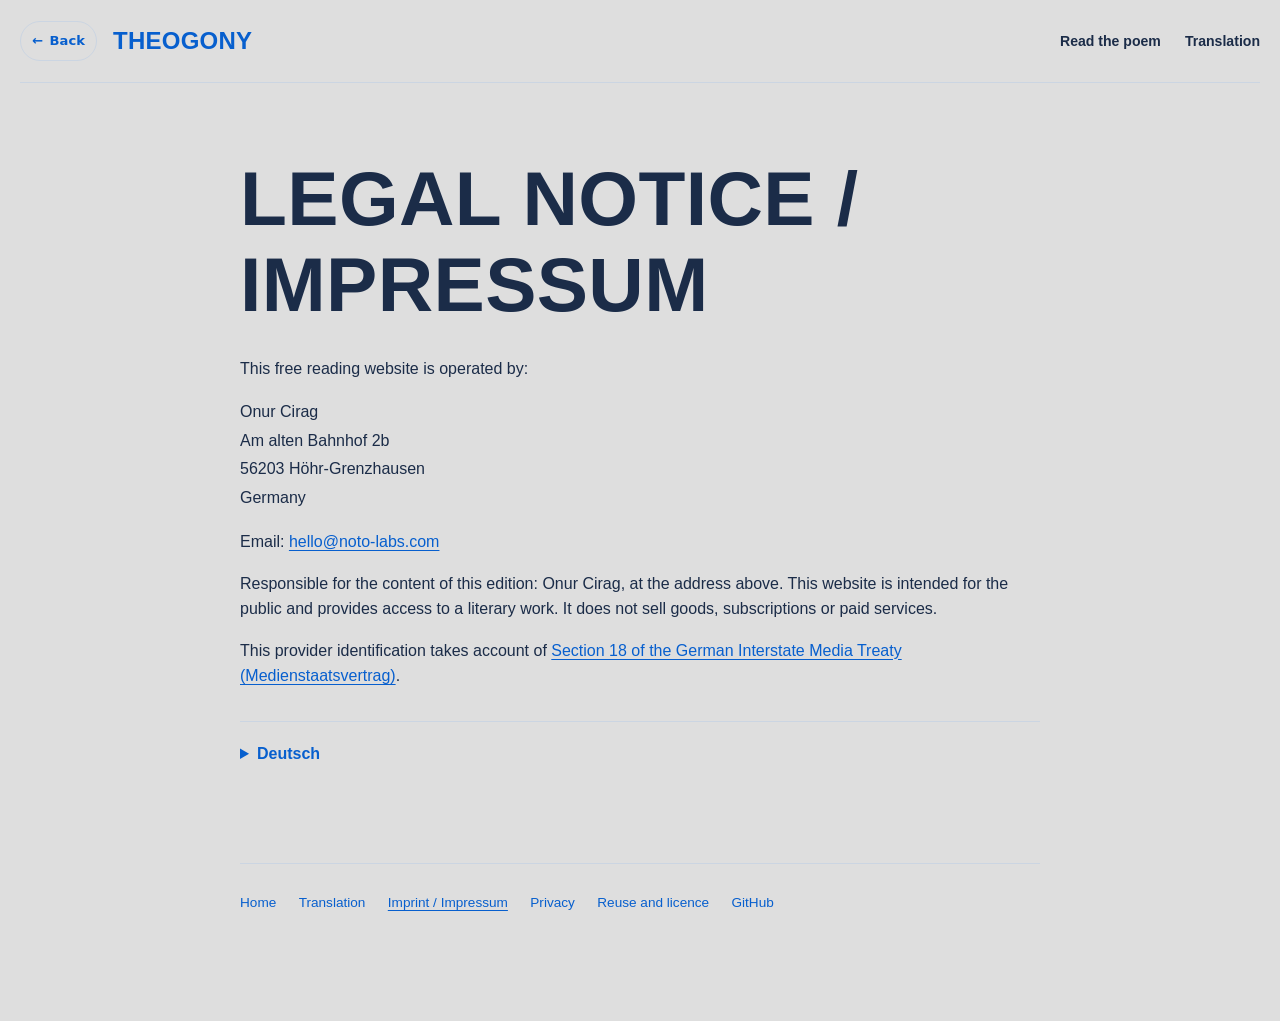
==== publish/imprint.html @ 903b3ac5 "Publish illustrated Theogony edition with source records and reproducible build" ====
<!doctype html><html lang="en"><head><meta charset="utf-8"><meta name="viewport" content="width=device-width,initial-scale=1"><meta name="theme-color" content="#dedede"><title>Legal Notice / Impressum: Theogony</title><meta name="description" content="Publisher and contact details for the free online English reading edition of Hesiod’s Theogony. Legal notice in English and German."><link rel="canonical" href="https://theogony-reading.vercel.app/imprint.html"><link rel="icon" href="favicon-column-v1-32.png" type="image/png" sizes="32x32"><link rel="icon" href="favicon-column-v1-48.png" type="image/png" sizes="48x48"><link rel="shortcut icon" href="favicon.ico"><link rel="apple-touch-icon" href="apple-touch-icon.png" sizes="180x180"><meta name="robots" content="noindex, follow"><meta property="og:type" content="website"><meta property="og:site_name" content="Theogony: Read Hesiod"><meta property="og:title" content="Legal Notice / Impressum: Theogony"><meta property="og:description" content="Publisher and contact details for the free online English reading edition of Hesiod’s Theogony. Legal notice in English and German."><meta property="og:url" content="https://theogony-reading.vercel.app/imprint.html"><meta property="og:locale" content="en_US"><meta property="og:image" content="https://theogony-reading.vercel.app/assets/theogony-share.jpg"><meta property="og:image:width" content="1200"><meta property="og:image:height" content="500"><meta property="og:image:type" content="image/jpeg"><meta property="og:image:alt" content="Hand-drawn illustrations of Gaia, Zeus and Athena on a blue background."><meta name="twitter:card" content="summary_large_image"><meta name="twitter:title" content="Legal Notice / Impressum: Theogony"><meta name="twitter:description" content="Publisher and contact details for the free online English reading edition of Hesiod’s Theogony. Legal notice in English and German."><meta name="twitter:image" content="https://theogony-reading.vercel.app/assets/theogony-share.jpg"><meta name="twitter:image:alt" content="Hand-drawn illustrations of Gaia, Zeus and Athena on a blue background."><script type="application/ld+json">{"@context":"https://schema.org","@graph":[{"@type":"WebSite","@id":"https://theogony-reading.vercel.app/#website","url":"https://theogony-reading.vercel.app/","name":"Theogony: Read Hesiod","alternateName":"Theogony Reading","inLanguage":"en"},{"@type":"WebPage","@id":"https://theogony-reading.vercel.app/imprint.html#webpage","url":"https://theogony-reading.vercel.app/imprint.html","name":"Legal Notice / Impressum: Theogony","description":"Publisher and contact details for the free online English reading edition of Hesiod’s Theogony. Legal notice in English and German.","inLanguage":"en","isPartOf":{"@id":"https://theogony-reading.vercel.app/#website"}}]}</script><script defer src="assets/site-analytics-v1.js"></script><style>
    :root{--paper:#dedede;--ink:#1b2c48;--green:#075fce;--muted:#61748d;--line:#cbd5e2}
    *{box-sizing:border-box}html{scroll-behavior:smooth;scroll-padding-top:2rem}body{margin:0;background:var(--paper);color:var(--ink);font:1rem/1.6 'Helvetica Neue',-apple-system,Arial,sans-serif}a{color:var(--green);text-underline-offset:.2em}a:focus-visible{outline:3px solid #b08a48;outline-offset:4px}.wrap{max-width:56rem;margin:auto;padding:2rem clamp(1.25rem,5vw,3rem) 5rem}.back{text-decoration:none;font-weight:600}.privacy-action{padding:.7rem 1rem;border:1px solid var(--green);border-radius:.4rem;background:transparent;color:var(--green);font:inherit;cursor:pointer}h1,h2{font-family:Baskerville,Didot,'Iowan Old Style',Georgia,serif;font-weight:400;-webkit-text-stroke:.3px currentColor;line-height:1.13}h1{font-size:clamp(3rem,7vw,5.5rem);margin:3rem 0 1rem}h2{font-size:clamp(2.15rem,5vw,3.1rem);margin:0 0 1rem}.intro{max-width:42rem;color:var(--muted);font-size:1.1rem}.section{padding:3rem 0;border-bottom:1px solid var(--line)}.index{display:flex;flex-wrap:wrap;gap:.5rem 1.4rem;margin:2rem 0}.index a{white-space:nowrap}.runs{list-style:none;padding:0;margin:1.5rem 0}.runs li{padding:1.15rem 0;border-bottom:1px solid var(--line);scroll-margin-top:2rem}.info-heading{display:flex;gap:1rem;align-items:baseline;font-size:1.1rem;font-weight:600}.range{min-width:6.5rem;color:var(--muted);font-size:.82rem;font-variant-numeric:tabular-nums}.runs p{margin:.2rem 0 .2rem 7.5rem;color:var(--muted);font-size:.87rem}.runs p a{color:var(--green)}.placeholder{max-width:42rem;padding:1rem 1.2rem;border:1px solid var(--line);border-radius:.5rem;background:#fffefb}.footer{padding:2rem 0;font-size:.85rem;color:var(--muted)}@media(max-width:600px){.info-heading{display:block}.range{display:block}.runs p{margin-left:0}}
    a:focus-visible{outline-color:#075fce}.placeholder{background:#f7f9fc}.back{display:inline-block}.index a{padding:.35rem 0}::selection{background:#b8d5f6;color:#1b2c48}h1,h2{font-family:Optima,'Avenir Next',Arial,sans-serif;font-weight:800;text-transform:uppercase;letter-spacing:.005em;-webkit-text-stroke:0}h1{font-size:clamp(2.7rem,6vw,4.8rem)}h2{font-size:clamp(1.9rem,4vw,2.7rem)}.page-back{display:inline-flex;align-items:center;justify-content:center;gap:.4rem;min-height:2.5rem;padding:.35rem .7rem;border:1px solid var(--line);border-radius:999px;color:var(--green);font:600 .82rem/1.2 system-ui,sans-serif;text-decoration:none;white-space:nowrap}.page-back:hover{border-color:var(--green);background:#075fce08}.document-header-left,.reader-brand-group{display:flex;align-items:center;gap:1rem;min-width:0}@media(max-width:600px){.page-back{width:2.25rem;min-height:2.25rem;padding:.25rem;font-size:1.1rem}.page-back .back-label{display:none}.document-header-left,.reader-brand-group{gap:.6rem}}
.document-header{display:flex;justify-content:space-between;align-items:center;gap:1.5rem;width:min(calc(100% - 2.5rem),80rem);margin:auto;padding:1.3rem 0;border-bottom:1px solid var(--line)}.document-brand{font:800 1.5rem/1 Optima,'Avenir Next',Arial,sans-serif;text-decoration:none;letter-spacing:.01em}.document-nav{display:flex;gap:1.5rem;font-size:.88rem;font-weight:600}.document-nav a{text-decoration:none;color:var(--ink)}.document-nav a:hover{color:var(--green)}.document-footer{border-top:1px solid var(--line);margin-top:3rem;padding:1.75rem 0;font-size:.85rem}.document-footer nav{display:flex;gap:.75rem 1.4rem;flex-wrap:wrap}.document-footer a{text-decoration:none}.document-footer a[aria-current="page"]{text-decoration:underline}.legal-page>.section{border:0;padding-top:0}.legal-page h1{margin:2.5rem 0 1.75rem}.legal-page h3{margin-top:2rem;font-size:1.15rem;color:var(--green)}.legal-page address{line-height:1.8}.language-version{margin-top:2rem;padding-top:1.2rem;border-top:1px solid var(--line)}.language-version summary{width:max-content;cursor:pointer;color:var(--green);font-weight:600}.legal-page blockquote{margin:1.5rem 0;padding:1rem 1.25rem;border-left:2px solid var(--green);background:#075fce08}.legal-page code{overflow-wrap:anywhere;font-size:.85em}.legal-page p,.legal-page li{overflow-wrap:break-word}
@media(max-width:600px){.document-header{gap:1rem;padding:1rem 0}.document-brand{font-size:1.2rem}.document-nav{flex-direction:column;align-items:flex-end;gap:.25rem;font-size:.78rem}.document-footer nav{gap:.7rem 1rem}}
</style></head><body><header class="document-header"><div class="document-header-left"><a class="page-back" href="index.html" data-back aria-label="Go back"><span aria-hidden="true">←</span><span class="back-label">Back</span></a><a class="document-brand" href="index.html">THEOGONY</a></div><nav class="document-nav" aria-label="Main navigation"><a href="theogony-reader.html">Read the poem</a><a href="translation.html">Translation</a></nav></header><main class="wrap legal-page"><section class="section">
<h1>Legal notice / Impressum</h1>
<p>This free reading website is operated by:</p>
<address style="font-style:normal">Onur Cirag<br>Am alten Bahnhof 2b<br>56203 Höhr-Grenzhausen<br>Germany</address>
<p>Email: <a href="mailto:hello@noto-labs.com">hello@noto-labs.com</a></p>
<p>Responsible for the content of this edition: Onur Cirag, at the address above. This website is intended for the public and provides access to a literary work. It does not sell goods, subscriptions or paid services.</p>
<p>This provider identification takes account of <a href="https://www.die-medienanstalten.de/aufgaben/aufsicht/impressumspflicht/">Section 18 of the German Interstate Media Treaty (Medienstaatsvertrag)</a>.</p>
<details class="language-version" lang="de"><summary>Deutsch</summary><h3>Impressum</h3>
<p>Dieses kostenlose Leseangebot wird betrieben von:</p>
<address style="font-style:normal">Onur Cirag<br>Am alten Bahnhof 2b<br>56203 Höhr-Grenzhausen<br>Deutschland</address>
<p>E-Mail: <a href="mailto:hello@noto-labs.com">hello@noto-labs.com</a></p>
<p>Verantwortlich für die Inhalte dieser Ausgabe: Onur Cirag, Anschrift wie oben. Das Angebot richtet sich an die Öffentlichkeit und dient der Vermittlung eines literarischen Werks. Auf dieser Website werden keine Waren, Abonnements oder kostenpflichtigen Leistungen angeboten.</p>
<p>Die Anbieterkennzeichnung berücksichtigt <a href="https://www.die-medienanstalten.de/aufgaben/aufsicht/impressumspflicht/">§ 18 Medienstaatsvertrag</a>.</p>
</details>
</section><footer class="document-footer"><nav aria-label="Site information"><a href="index.html">Home</a><a href="translation.html">Translation</a><a href="imprint.html" aria-current="page">Imprint / Impressum</a><a href="privacy.html">Privacy</a><a href="reuse.html">Reuse and licence</a><a href="https://github.com/Onur3107/theogony-reading">GitHub</a></nav></footer></main><script>
document.querySelectorAll('[data-back]').forEach(link => link.addEventListener('click', event => {
  if (event.ctrlKey || event.metaKey || event.shiftKey || event.altKey) return;
  try {
    const previous = new URL(document.referrer);
    if (previous.origin === location.origin && previous.href !== location.href && history.length > 1) {
      event.preventDefault(); history.back();
    }
  } catch (_) { /* The normal home link also works without a referrer or JavaScript. */ }
}));

document.getElementById('clear-reading-data')?.addEventListener('click', () => {
  try {
    ['theogonyRememberPreferencesV1','theogonyReadingPositionV1','theogonyReadingSize','theogonyDesktopContentsV1'].forEach(key => localStorage.removeItem(key));
    document.getElementById('clear-reading-status').textContent = 'Gespeicherte Lesedaten wurden auf diesem Gerät gelöscht.';
  } catch (_) { document.getElementById('clear-reading-status').textContent = 'Der Browser erlaubt hier keinen Zugriff auf die gespeicherten Daten. Du kannst sie über die Website-Einstellungen deines Browsers löschen.'; }
});
if (document.getElementById('edition-credit-link') && (location.protocol === 'https:' || location.protocol === 'http:')) {
  const link = document.getElementById('edition-credit-link');
  link.href = new URL('index.html', location.href).href;
  link.textContent = link.href;
}
</script></body></html>
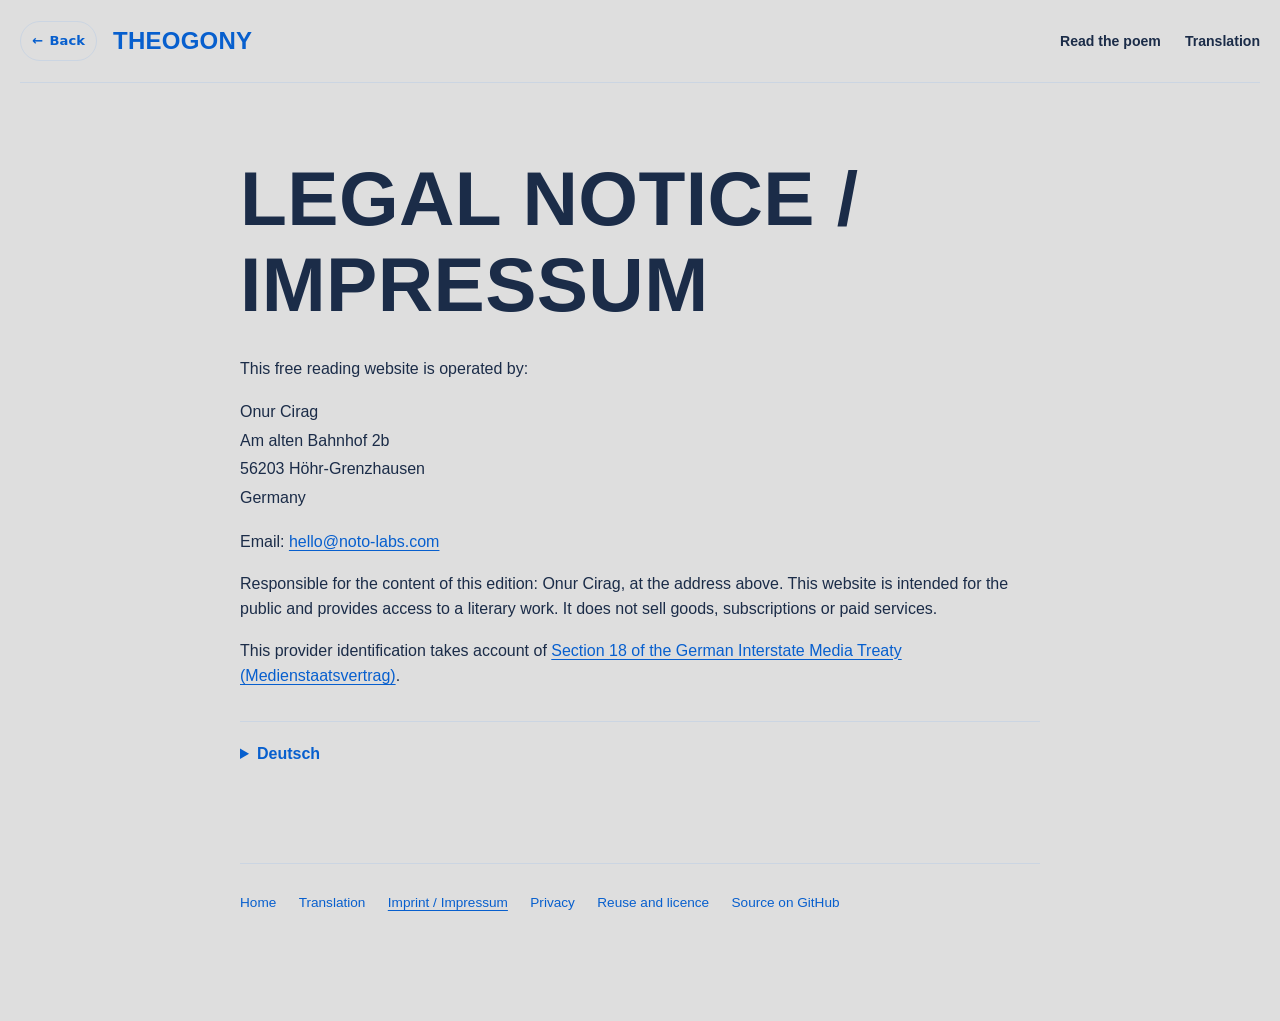
==== commit c3cad6f9: "Make the footer source-code link clearer on every page" ====
--- a/publish/imprint.html
+++ b/publish/imprint.html
@@ -18,7 +18,7 @@
 <p>Verantwortlich für die Inhalte dieser Ausgabe: Onur Cirag, Anschrift wie oben. Das Angebot richtet sich an die Öffentlichkeit und dient der Vermittlung eines literarischen Werks. Auf dieser Website werden keine Waren, Abonnements oder kostenpflichtigen Leistungen angeboten.</p>
 <p>Die Anbieterkennzeichnung berücksichtigt <a href="https://www.die-medienanstalten.de/aufgaben/aufsicht/impressumspflicht/">§ 18 Medienstaatsvertrag</a>.</p>
 </details>
-</section><footer class="document-footer"><nav aria-label="Site information"><a href="index.html">Home</a><a href="translation.html">Translation</a><a href="imprint.html" aria-current="page">Imprint / Impressum</a><a href="privacy.html">Privacy</a><a href="reuse.html">Reuse and licence</a><a href="https://github.com/Onur3107/theogony-reading">GitHub</a></nav></footer></main><script>
+</section><footer class="document-footer"><nav aria-label="Site information"><a href="index.html">Home</a><a href="translation.html">Translation</a><a href="imprint.html" aria-current="page">Imprint / Impressum</a><a href="privacy.html">Privacy</a><a href="reuse.html">Reuse and licence</a><a href="https://github.com/onur-crg/theogony-reading">Source on GitHub</a></nav></footer></main><script>
 document.querySelectorAll('[data-back]').forEach(link => link.addEventListener('click', event => {
   if (event.ctrlKey || event.metaKey || event.shiftKey || event.altKey) return;
   try {
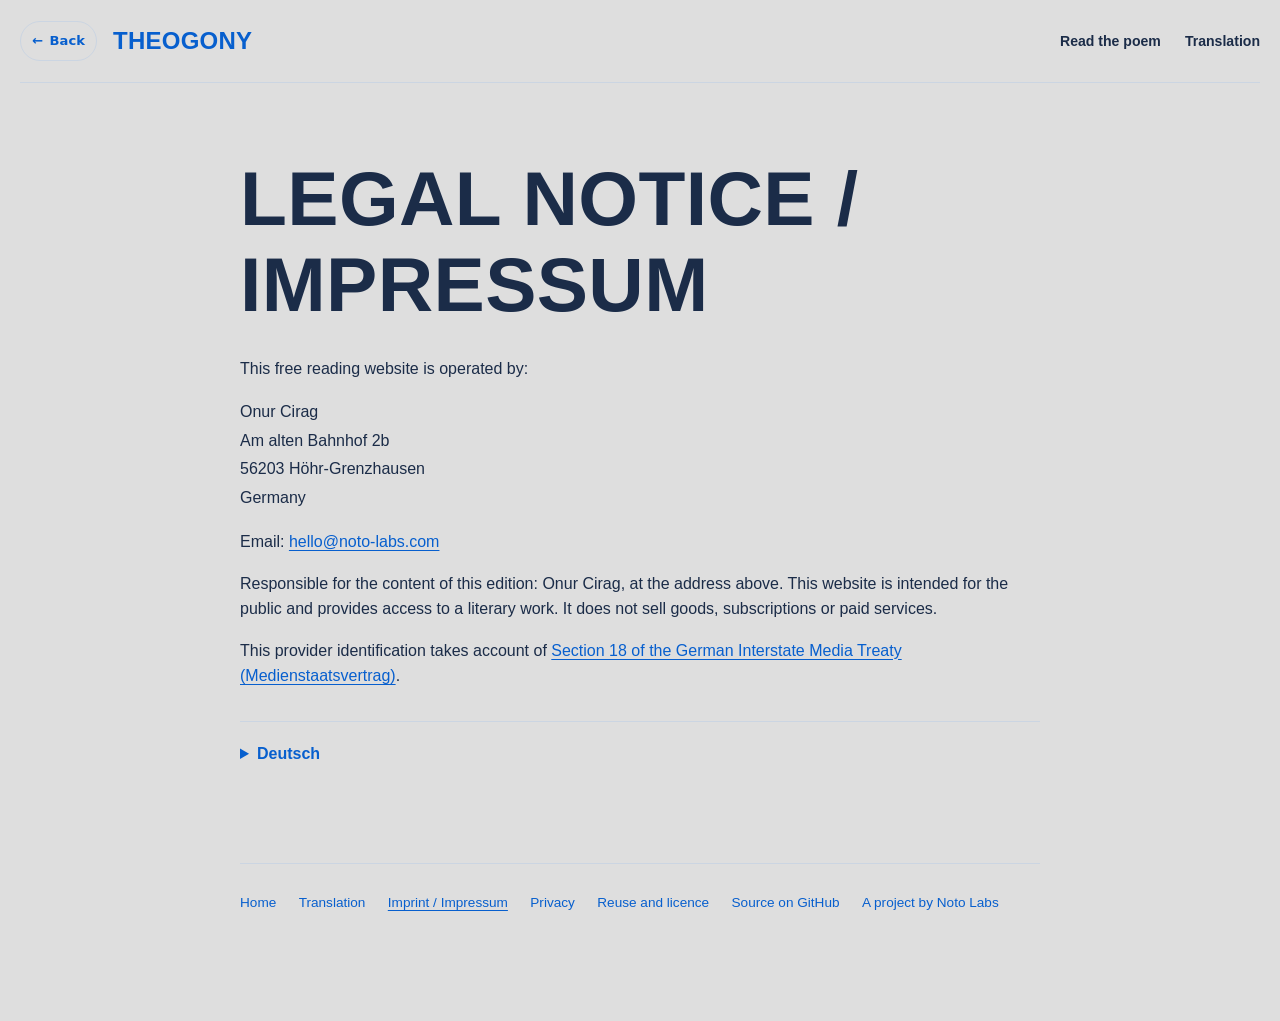
==== commit 4f08abaa: "Credit Noto Labs in the README and site footers" ====
--- a/publish/imprint.html
+++ b/publish/imprint.html
@@ -18,7 +18,7 @@
 <p>Verantwortlich für die Inhalte dieser Ausgabe: Onur Cirag, Anschrift wie oben. Das Angebot richtet sich an die Öffentlichkeit und dient der Vermittlung eines literarischen Werks. Auf dieser Website werden keine Waren, Abonnements oder kostenpflichtigen Leistungen angeboten.</p>
 <p>Die Anbieterkennzeichnung berücksichtigt <a href="https://www.die-medienanstalten.de/aufgaben/aufsicht/impressumspflicht/">§ 18 Medienstaatsvertrag</a>.</p>
 </details>
-</section><footer class="document-footer"><nav aria-label="Site information"><a href="index.html">Home</a><a href="translation.html">Translation</a><a href="imprint.html" aria-current="page">Imprint / Impressum</a><a href="privacy.html">Privacy</a><a href="reuse.html">Reuse and licence</a><a href="https://github.com/onur-crg/theogony-reading">Source on GitHub</a></nav></footer></main><script>
+</section><footer class="document-footer"><nav aria-label="Site information"><a href="index.html">Home</a><a href="translation.html">Translation</a><a href="imprint.html" aria-current="page">Imprint / Impressum</a><a href="privacy.html">Privacy</a><a href="reuse.html">Reuse and licence</a><a href="https://github.com/onur-crg/theogony-reading">Source on GitHub</a><a href="https://www.noto-labs.com/">A project by Noto Labs</a></nav></footer></main><script>
 document.querySelectorAll('[data-back]').forEach(link => link.addEventListener('click', event => {
   if (event.ctrlKey || event.metaKey || event.shiftKey || event.altKey) return;
   try {
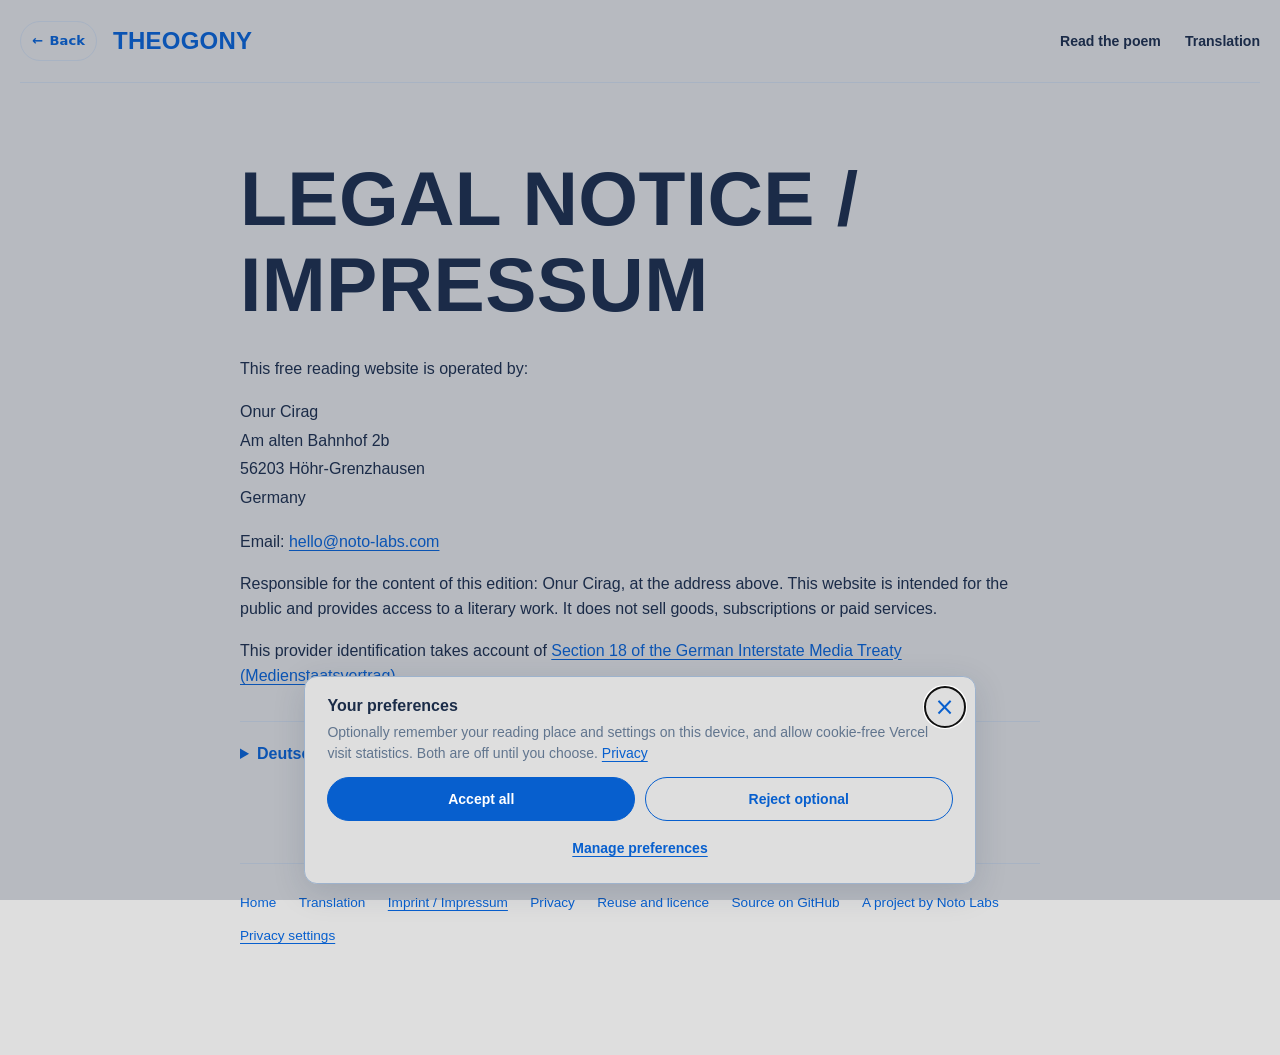
==== commit 45067616: "Unify optional preferences and reader settings in one accessible dialog" ====
--- a/publish/imprint.html
+++ b/publish/imprint.html
@@ -1,4 +1,4 @@
-<!doctype html><html lang="en"><head><meta charset="utf-8"><meta name="viewport" content="width=device-width,initial-scale=1"><meta name="theme-color" content="#dedede"><title>Legal Notice / Impressum: Theogony</title><meta name="description" content="Publisher and contact details for the free online English reading edition of Hesiod’s Theogony. Legal notice in English and German."><link rel="canonical" href="https://theogony-reading.vercel.app/imprint.html"><link rel="icon" href="favicon-column-v1-32.png" type="image/png" sizes="32x32"><link rel="icon" href="favicon-column-v1-48.png" type="image/png" sizes="48x48"><link rel="shortcut icon" href="favicon.ico"><link rel="apple-touch-icon" href="apple-touch-icon.png" sizes="180x180"><meta name="robots" content="noindex, follow"><meta property="og:type" content="website"><meta property="og:site_name" content="Theogony: Read Hesiod"><meta property="og:title" content="Legal Notice / Impressum: Theogony"><meta property="og:description" content="Publisher and contact details for the free online English reading edition of Hesiod’s Theogony. Legal notice in English and German."><meta property="og:url" content="https://theogony-reading.vercel.app/imprint.html"><meta property="og:locale" content="en_US"><meta property="og:image" content="https://theogony-reading.vercel.app/assets/theogony-share.jpg"><meta property="og:image:width" content="1200"><meta property="og:image:height" content="500"><meta property="og:image:type" content="image/jpeg"><meta property="og:image:alt" content="Hand-drawn illustrations of Gaia, Zeus and Athena on a blue background."><meta name="twitter:card" content="summary_large_image"><meta name="twitter:title" content="Legal Notice / Impressum: Theogony"><meta name="twitter:description" content="Publisher and contact details for the free online English reading edition of Hesiod’s Theogony. Legal notice in English and German."><meta name="twitter:image" content="https://theogony-reading.vercel.app/assets/theogony-share.jpg"><meta name="twitter:image:alt" content="Hand-drawn illustrations of Gaia, Zeus and Athena on a blue background."><script type="application/ld+json">{"@context":"https://schema.org","@graph":[{"@type":"WebSite","@id":"https://theogony-reading.vercel.app/#website","url":"https://theogony-reading.vercel.app/","name":"Theogony: Read Hesiod","alternateName":"Theogony Reading","inLanguage":"en"},{"@type":"WebPage","@id":"https://theogony-reading.vercel.app/imprint.html#webpage","url":"https://theogony-reading.vercel.app/imprint.html","name":"Legal Notice / Impressum: Theogony","description":"Publisher and contact details for the free online English reading edition of Hesiod’s Theogony. Legal notice in English and German.","inLanguage":"en","isPartOf":{"@id":"https://theogony-reading.vercel.app/#website"}}]}</script><script defer src="assets/site-analytics-v1.js"></script><style>
+<!doctype html><html lang="en"><head><meta charset="utf-8"><meta name="viewport" content="width=device-width,initial-scale=1"><meta name="theme-color" content="#dedede"><title>Legal Notice / Impressum: Theogony</title><meta name="description" content="Publisher and contact details for the free online English reading edition of Hesiod’s Theogony. Legal notice in English and German."><link rel="canonical" href="https://theogony-reading.vercel.app/imprint.html"><link rel="icon" href="favicon-column-v1-32.png" type="image/png" sizes="32x32"><link rel="icon" href="favicon-column-v1-48.png" type="image/png" sizes="48x48"><link rel="shortcut icon" href="favicon.ico"><link rel="apple-touch-icon" href="apple-touch-icon.png" sizes="180x180"><meta name="robots" content="noindex, follow"><meta property="og:type" content="website"><meta property="og:site_name" content="Theogony: Read Hesiod"><meta property="og:title" content="Legal Notice / Impressum: Theogony"><meta property="og:description" content="Publisher and contact details for the free online English reading edition of Hesiod’s Theogony. Legal notice in English and German."><meta property="og:url" content="https://theogony-reading.vercel.app/imprint.html"><meta property="og:locale" content="en_US"><meta property="og:image" content="https://theogony-reading.vercel.app/assets/theogony-share.jpg"><meta property="og:image:width" content="1200"><meta property="og:image:height" content="500"><meta property="og:image:type" content="image/jpeg"><meta property="og:image:alt" content="Hand-drawn illustrations of Gaia, Zeus and Athena on a blue background."><meta name="twitter:card" content="summary_large_image"><meta name="twitter:title" content="Legal Notice / Impressum: Theogony"><meta name="twitter:description" content="Publisher and contact details for the free online English reading edition of Hesiod’s Theogony. Legal notice in English and German."><meta name="twitter:image" content="https://theogony-reading.vercel.app/assets/theogony-share.jpg"><meta name="twitter:image:alt" content="Hand-drawn illustrations of Gaia, Zeus and Athena on a blue background."><script type="application/ld+json">{"@context":"https://schema.org","@graph":[{"@type":"WebSite","@id":"https://theogony-reading.vercel.app/#website","url":"https://theogony-reading.vercel.app/","name":"Theogony: Read Hesiod","alternateName":"Theogony Reading","inLanguage":"en"},{"@type":"WebPage","@id":"https://theogony-reading.vercel.app/imprint.html#webpage","url":"https://theogony-reading.vercel.app/imprint.html","name":"Legal Notice / Impressum: Theogony","description":"Publisher and contact details for the free online English reading edition of Hesiod’s Theogony. Legal notice in English and German.","inLanguage":"en","isPartOf":{"@id":"https://theogony-reading.vercel.app/#website"}}]}</script><link rel="stylesheet" href="assets/consent-notice-v1.css"><script defer src="assets/site-preferences-v1.js"></script><script defer src="assets/site-analytics-v1.js"></script><style>
     :root{--paper:#dedede;--ink:#1b2c48;--green:#075fce;--muted:#61748d;--line:#cbd5e2}
     *{box-sizing:border-box}html{scroll-behavior:smooth;scroll-padding-top:2rem}body{margin:0;background:var(--paper);color:var(--ink);font:1rem/1.6 'Helvetica Neue',-apple-system,Arial,sans-serif}a{color:var(--green);text-underline-offset:.2em}a:focus-visible{outline:3px solid #b08a48;outline-offset:4px}.wrap{max-width:56rem;margin:auto;padding:2rem clamp(1.25rem,5vw,3rem) 5rem}.back{text-decoration:none;font-weight:600}.privacy-action{padding:.7rem 1rem;border:1px solid var(--green);border-radius:.4rem;background:transparent;color:var(--green);font:inherit;cursor:pointer}h1,h2{font-family:Baskerville,Didot,'Iowan Old Style',Georgia,serif;font-weight:400;-webkit-text-stroke:.3px currentColor;line-height:1.13}h1{font-size:clamp(3rem,7vw,5.5rem);margin:3rem 0 1rem}h2{font-size:clamp(2.15rem,5vw,3.1rem);margin:0 0 1rem}.intro{max-width:42rem;color:var(--muted);font-size:1.1rem}.section{padding:3rem 0;border-bottom:1px solid var(--line)}.index{display:flex;flex-wrap:wrap;gap:.5rem 1.4rem;margin:2rem 0}.index a{white-space:nowrap}.runs{list-style:none;padding:0;margin:1.5rem 0}.runs li{padding:1.15rem 0;border-bottom:1px solid var(--line);scroll-margin-top:2rem}.info-heading{display:flex;gap:1rem;align-items:baseline;font-size:1.1rem;font-weight:600}.range{min-width:6.5rem;color:var(--muted);font-size:.82rem;font-variant-numeric:tabular-nums}.runs p{margin:.2rem 0 .2rem 7.5rem;color:var(--muted);font-size:.87rem}.runs p a{color:var(--green)}.placeholder{max-width:42rem;padding:1rem 1.2rem;border:1px solid var(--line);border-radius:.5rem;background:#fffefb}.footer{padding:2rem 0;font-size:.85rem;color:var(--muted)}@media(max-width:600px){.info-heading{display:block}.range{display:block}.runs p{margin-left:0}}
     a:focus-visible{outline-color:#075fce}.placeholder{background:#f7f9fc}.back{display:inline-block}.index a{padding:.35rem 0}::selection{background:#b8d5f6;color:#1b2c48}h1,h2{font-family:Optima,'Avenir Next',Arial,sans-serif;font-weight:800;text-transform:uppercase;letter-spacing:.005em;-webkit-text-stroke:0}h1{font-size:clamp(2.7rem,6vw,4.8rem)}h2{font-size:clamp(1.9rem,4vw,2.7rem)}.page-back{display:inline-flex;align-items:center;justify-content:center;gap:.4rem;min-height:2.5rem;padding:.35rem .7rem;border:1px solid var(--line);border-radius:999px;color:var(--green);font:600 .82rem/1.2 system-ui,sans-serif;text-decoration:none;white-space:nowrap}.page-back:hover{border-color:var(--green);background:#075fce08}.document-header-left,.reader-brand-group{display:flex;align-items:center;gap:1rem;min-width:0}@media(max-width:600px){.page-back{width:2.25rem;min-height:2.25rem;padding:.25rem;font-size:1.1rem}.page-back .back-label{display:none}.document-header-left,.reader-brand-group{gap:.6rem}}
@@ -18,7 +18,7 @@
 <p>Verantwortlich für die Inhalte dieser Ausgabe: Onur Cirag, Anschrift wie oben. Das Angebot richtet sich an die Öffentlichkeit und dient der Vermittlung eines literarischen Werks. Auf dieser Website werden keine Waren, Abonnements oder kostenpflichtigen Leistungen angeboten.</p>
 <p>Die Anbieterkennzeichnung berücksichtigt <a href="https://www.die-medienanstalten.de/aufgaben/aufsicht/impressumspflicht/">§ 18 Medienstaatsvertrag</a>.</p>
 </details>
-</section><footer class="document-footer"><nav aria-label="Site information"><a href="index.html">Home</a><a href="translation.html">Translation</a><a href="imprint.html" aria-current="page">Imprint / Impressum</a><a href="privacy.html">Privacy</a><a href="reuse.html">Reuse and licence</a><a href="https://github.com/onur-crg/theogony-reading">Source on GitHub</a><a href="https://www.noto-labs.com/">A project by Noto Labs</a></nav></footer></main><script>
+</section><footer class="document-footer"><nav aria-label="Site information"><a href="index.html">Home</a><a href="translation.html">Translation</a><a href="imprint.html" aria-current="page">Imprint / Impressum</a><a href="privacy.html">Privacy</a><a href="reuse.html">Reuse and licence</a><a href="https://github.com/onur-crg/theogony-reading">Source on GitHub</a><a href="https://www.noto-labs.com/">A project by Noto Labs</a><button type="button" class="preferences-footer-link" data-preferences-open>Privacy settings</button></nav></footer><dialog class="consent-notice" id="site-preferences" aria-labelledby="preferences-title" aria-describedby="preferences-intro"><button class="preferences-close" type="button" data-preferences-close aria-label="Close preferences">×</button><h2 id="preferences-title">Your preferences</h2><p id="preferences-intro">Optionally remember your reading place and settings on this device, and allow cookie-free Vercel visit statistics. Both are off until you choose. <a href="privacy.html">Privacy</a></p><div id="preferences-manage" hidden><section class="preference-group"><label class="preference-choice"><span>Remember reading settings</span><input id="preference-memory" type="checkbox"></label><p>Keep your place, text size and desktop contents preference on this device. These reading details are not sent to us.</p></section><section class="preference-group"><label class="preference-choice"><span>Visit statistics</span><input id="preference-analytics" type="checkbox"></label><p>Let Vercel count visits and page views. No reading position, search text or glossary clicks are sent.</p><p id="preferences-signal" hidden>Your browser’s privacy signal keeps statistics off.</p></section></div><p id="preferences-error" role="status" hidden></p><div class="consent-notice-actions"><button class="consent-button consent-button-primary" id="preferences-accept" type="button">Accept all</button><button class="consent-button" id="preferences-reject" type="button">Reject optional</button><button class="consent-button consent-button-primary" id="preferences-save" type="button" hidden>Save choices</button></div><button class="preferences-manage-link" type="button" id="preferences-manage-button">Manage preferences</button></dialog></main><script>
 document.querySelectorAll('[data-back]').forEach(link => link.addEventListener('click', event => {
   if (event.ctrlKey || event.metaKey || event.shiftKey || event.altKey) return;
   try {
@@ -31,7 +31,7 @@
 
 document.getElementById('clear-reading-data')?.addEventListener('click', () => {
   try {
-    ['theogonyRememberPreferencesV1','theogonyReadingPositionV1','theogonyReadingSize','theogonyDesktopContentsV1'].forEach(key => localStorage.removeItem(key));
+    window.TheogonyPreferences.disableReading();
     document.getElementById('clear-reading-status').textContent = 'Gespeicherte Lesedaten wurden auf diesem Gerät gelöscht.';
   } catch (_) { document.getElementById('clear-reading-status').textContent = 'Der Browser erlaubt hier keinen Zugriff auf die gespeicherten Daten. Du kannst sie über die Website-Einstellungen deines Browsers löschen.'; }
 });
--- a/publish/assets/consent-notice-v1.css
+++ b/publish/assets/consent-notice-v1.css
@@ -0,0 +1,31 @@
+/* One visual component for optional reading memory and visit statistics. */
+.consent-notice{--notice-accent:#075fce;--notice-paper:#dedede;position:fixed;z-index:20;bottom:1rem;left:50%;transform:translateX(-50%);width:min(42rem,calc(100% - 2rem));box-sizing:border-box;padding:1.2rem 1.4rem;background:var(--notice-paper);color:#1b2c48;border:1px solid #9db2cc;border-radius:.8rem;box-shadow:0 .5rem 2rem #1b2c4826;font:14px/1.5 'Helvetica Neue',Arial,sans-serif}
+.consent-notice[hidden]{display:none}
+.consent-notice h2{font:600 16px/1.3 'Helvetica Neue',Arial,sans-serif;text-transform:none;letter-spacing:normal;-webkit-text-stroke:0;margin:0 0 .35rem}
+.consent-notice p{margin:0 0 .8rem;color:#61758e}
+.consent-notice a{color:var(--notice-accent)}
+.consent-notice-actions{display:flex;gap:.6rem;flex-wrap:wrap}
+.consent-notice-actions .consent-button{flex:1;min-width:0;min-height:44px;padding:.55rem .8rem;border:1px solid var(--notice-accent);border-radius:999px;background:transparent;color:var(--notice-accent);font:600 14px/1.3 'Helvetica Neue',Arial,sans-serif;cursor:pointer}
+.consent-notice-actions .consent-button:hover{background:#075fce12}
+.consent-notice-actions .consent-button-primary{background:var(--notice-accent);color:#fff}
+.consent-notice-actions .consent-button-primary:hover{background:#064fa9}
+.consent-button:focus-visible{outline:3px solid var(--notice-accent);outline-offset:3px}
+.consent-button[aria-pressed="true"]{box-shadow:inset 0 0 0 1px var(--notice-accent)}
+@media(max-width:480px){.consent-notice{bottom:.5rem;padding:1rem;width:calc(100% - 1rem)}}
+/* The same dialog contains the first choice and detailed settings. */
+dialog.consent-notice{top:auto;right:auto;margin:0;max-height:calc(100dvh - 2rem);overflow:auto}
+.consent-notice::backdrop{background:#1b2c4833}
+.consent-notice h2{padding-right:2rem}
+.consent-notice [hidden]{display:none!important}
+.preferences-close{position:absolute;top:.65rem;right:.65rem;width:2.5rem;height:2.5rem;border:0;border-radius:999px;background:transparent;color:#075fce;font:24px/1 system-ui;cursor:pointer}
+.preferences-manage-link{display:block;margin:.75rem auto 0;padding:.35rem;border:0;background:transparent;color:#075fce;text-decoration:underline;text-underline-offset:.2em;font:600 14px/1.4 'Helvetica Neue',Arial,sans-serif;cursor:pointer}
+.preference-group{padding:1rem 0;border-top:1px solid #9db2cc;margin-bottom:.5rem}
+.preference-group h3{margin:0 0 .7rem;font:600 15px/1.4 'Helvetica Neue',Arial,sans-serif}
+.preference-group p{font-size:13px;margin:.45rem 0 0}
+.preference-choice{display:flex;justify-content:space-between;align-items:center;gap:1rem;font-weight:600;cursor:pointer}
+.preference-choice input{width:20px;height:20px;accent-color:#075fce;flex:none}
+.text-size-control{display:flex;align-items:center;justify-content:space-between;gap:1rem}
+.text-size-control .consent-button{min-width:44px;min-height:44px;border:1px solid #075fce;border-radius:999px;background:transparent;color:#075fce;font:600 15px/1.4 system-ui;cursor:pointer}
+.text-size-control .consent-button:disabled{opacity:.4;cursor:default}
+.preferences-footer-link{border:0;background:transparent;color:#075fce;padding:0;font:inherit;cursor:pointer;text-decoration:underline;text-underline-offset:.2em}
+@media(max-width:480px){dialog.consent-notice{max-height:calc(100dvh - 1rem)}}
